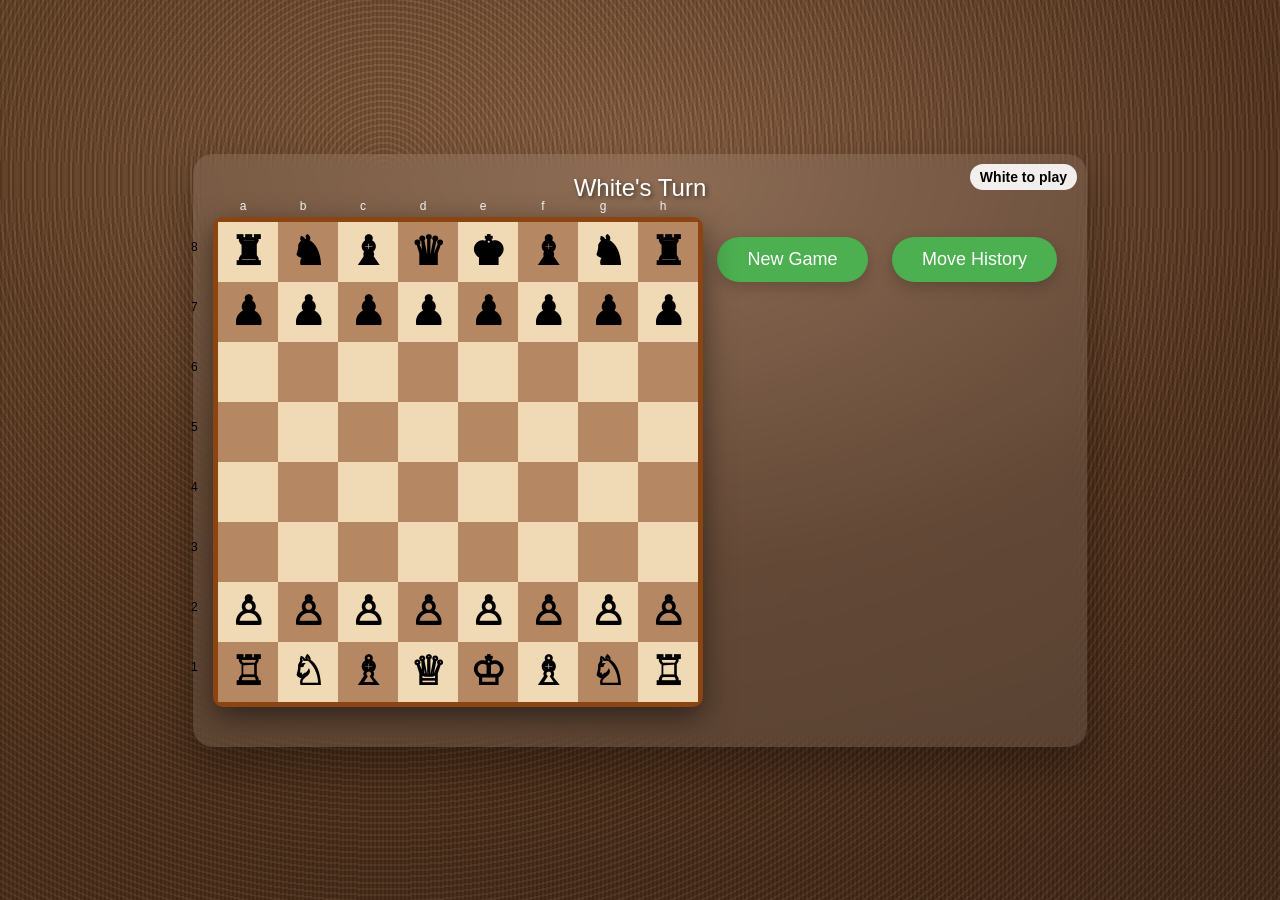
==== main-game.html @ a7a5f312 "Add files via upload" ====
<!DOCTYPE html>
<html lang="en">
<head>
  <meta charset="UTF-8">
  <meta name="viewport" content="width=device-width, initial-scale=1.0">
  <title>Chess Game</title>
  <link rel="stylesheet" href="styles.css">
</head>
<body>
  <div id="game-container">
    <div id="status">White's Turn</div>
    <div id="turn-indicator" class="turn-indicator">White to play</div>
    <div id="board-wrap" style="position: relative; display: inline-block;">
      <div id="chessboard"></div>

      <!-- Overlay file labels (top of the board) -->
      <div id="file-labels" style="position:absolute; top:-18px; left:0; right:0; display:grid; grid-template-columns: repeat(8, 60px); font-size:12px; color: rgba(255,255,255,0.9);">
        <div>a</div><div>b</div><div>c</div><div>d</div><div>e</div><div>f</div><div>g</div><div>h</div>
      </div>

      <!-- Overlay rank labels (left side of the board) -->
      <div id="rank-labels" style="position:absolute; top:0; left:-22px; bottom:0; display:grid; grid-template-rows: repeat(8, 60px); font-size:12px; color: rgba(255,255,255,255,0.9); align-items:center; justify-items:center;">
        <div>8</div><div>7</div><div>6</div><div>5</div><div>4</div><div>3</div><div>2</div><div>1</div>
      </div>
    </div>

    <button id="reset-btn">New Game</button>



    <button id="history-toggle">Move History</button>
    <div id="move-history" style="display: none;"></div>
  </div>

  <script src="chess.js"></script>
  <script src="main-game.js"></script>
</body>
</html>
---- styles.css ----
* {
  margin: 0;
  padding: 0;
  box-sizing: border-box;
}

body {
  font-family: 'Segoe UI', Tahoma, Geneva, Verdana, sans-serif;
  /* Wood-like textured background */
  background:
    /* vignette */
    radial-gradient(1200px 700px at 50% 20%, rgba(255,255,255,0.10), rgba(0,0,0,0.25) 55%, rgba(0,0,0,0.35) 100%),
    /* wood rings / grain */
    repeating-radial-gradient(circle at 30% 20%, rgba(255,255,255,0.07) 0 2px, rgba(0,0,0,0.08) 2px 6px),
    repeating-linear-gradient(90deg, rgba(0,0,0,0.10) 0 2px, rgba(255,255,255,0.04) 2px 4px),
    /* base */
    linear-gradient(135deg, #8a5a33 0%, #7a4a28 35%, #6a3f22 100%);
  display: flex;
  justify-content: center;
  align-items: center;
  min-height: 100vh;
  padding: 20px;
}

/* Intro overlay */
.intro-overlay {
  position: absolute;
  inset: 0;
  display: flex;
  flex-direction: column;
  justify-content: center;
  align-items: center;
  z-index: 50;
  background: rgba(0, 0, 0, 0.35);
  backdrop-filter: blur(10px);
  border-radius: 20px;
  gap: 10px;
}

#game-container {
  position: relative;
}

.intro-title {
  color: #fff;
  font-size: 56px;
  letter-spacing: 6px;
  text-shadow: 0 10px 30px rgba(0,0,0,0.45);
}

.intro-subtitle {
  color: rgba(255,255,255,0.95);
  font-size: 20px;
  margin-top: -6px;
  margin-bottom: 6px;
  text-shadow: 0 6px 20px rgba(0,0,0,0.45);
}

.intro-chessboard {
  position: relative;
  width: calc(var(--intro-cell, 46px) * 8);
  height: calc(var(--intro-cell, 46px) * 8);
  display: grid;
  grid-template-columns: repeat(8, var(--intro-cell, 46px));
  grid-template-rows: repeat(8, var(--intro-cell, 46px));
  border: 4px solid #8B4513;
  border-radius: 12px;
  overflow: hidden;
  box-shadow: 0 18px 50px rgba(0,0,0,0.5);
  background: #b58863;
}

.intro-square {
  width: var(--intro-cell, 46px);
  height: var(--intro-cell, 46px);
}

.intro-square.light { background: #f0d9b5; }
.intro-square.dark { background: #b58863; }

.intro-piece {
  position: absolute;
  width: var(--intro-cell, 46px);
  height: var(--intro-cell, 46px);
  display: flex;
  align-items: center;
  justify-content: center;
  font-size: 36px;
  font-weight: bold;
  color: #fff;
  text-shadow: 0 6px 18px rgba(0,0,0,0.55);
  font-family: 'Chess Meridian', serif;

  animation: piece-fall 900ms cubic-bezier(0.2, 0.9, 0.15, 1) forwards;
}

@keyframes piece-fall {
  to {
    transform: translateY(0);
    filter: drop-shadow(0 8px 18px rgba(0,0,0,0.45));
  }
}

.intro-overlay.intro-finished {
  opacity: 0;
  pointer-events: none;
  transition: opacity 350ms ease;
}

/* End intro overlay */

/* Modes page */

.modes-container {
  width: min(900px, 100%);
}

.modes-title {
  color: #fff;
  font-size: 54px;
  letter-spacing: 6px;
  margin-top: 8px;
  text-shadow: 0 10px 30px rgba(0,0,0,0.45);
}

.modes-subtitle {
  color: rgba(255,255,255,0.95);
  margin-top: 6px;
  margin-bottom: 18px;
  font-size: 18px;
}

.modes-grid {
  display: grid;
  grid-template-columns: 1fr 1fr;
  gap: 18px;
  margin: 20px 0;
}

.mode-card {
  border: 2px solid rgba(255,255,255,0.2);
  background: rgba(255,255,255,0.08);
  color: #fff;
  border-radius: 18px;
  padding: 22px;
  cursor: pointer;
  transition: transform 0.2s ease, background 0.2s ease, border-color 0.2s ease;
  text-align: left;
}

.mode-card:hover {
  transform: translateY(-3px);
  background: rgba(255,255,255,0.12);
  border-color: rgba(255,255,255,0.35);
}

.mode-card-title {
  font-weight: 800;
  font-size: 20px;
}

.mode-card-desc {
  margin-top: 6px;
  font-size: 14px;
  opacity: 0.95;
}

.panel {
  margin-top: 12px;
  background: rgba(0,0,0,0.25);
  border: 1px solid rgba(255,255,255,0.15);
  border-radius: 16px;
  padding: 18px;
}

.panel-header {
  color: #fff;
  font-weight: 800;
  font-size: 18px;
  margin-bottom: 10px;
}

.panel-subtext {
  color: rgba(255,255,255,0.92);
  margin-bottom: 10px;
  font-size: 14px;
}

.panel-section {
  margin-bottom: 16px;
}

.level-grid, .match-grid {
  display: grid;
  grid-template-columns: 1fr 1fr 1fr;
  gap: 12px;
}

.match-grid {
  grid-template-columns: 1fr 1fr;
}

.level-btn, .match-btn {
  border: 1px solid rgba(255,255,255,0.18);
  background: rgba(255,255,255,0.08);
  color: #fff;
  border-radius: 14px;
  padding: 14px 10px;
  cursor: pointer;
  transition: transform 0.15s ease, background 0.15s ease, border-color 0.15s ease;
}

.level-btn:hover, .match-btn:hover {
  transform: translateY(-2px);
  background: rgba(255,255,255,0.12);
}

.level-btn.is-active, .match-btn.is-active {
  border-color: #4CAF50;
  box-shadow: 0 0 0 2px rgba(76,175,80,0.25);
}

.primary-btn {
  background: #4CAF50 !important;
  color: #fff !important;
  border: none !important;
  padding: 12px 30px !important;
  font-size: 16px !important;
  border-radius: 25px !important;
  cursor: pointer !important;
  box-shadow: 0 5px 15px rgba(0,0,0,0.2) !important;
}

.primary-btn:disabled {
  opacity: 0.6;
  cursor: not-allowed;
  transform: none !important;
}

.ghost-btn {
  background: transparent !important;
  color: rgba(255,255,255,0.95) !important;
  border: 1px solid rgba(255,255,255,0.35) !important;
  box-shadow: none !important;
}

.panel-actions {
  display: flex;
  justify-content: center;
  margin-top: 10px;
}

.panel-message {
  margin-top: 10px;
  color: rgba(255,255,255,0.95);
  min-height: 22px;
  font-size: 14px;
}

.panel-footer {
  margin-top: 14px;
  display: flex;
  justify-content: center;
}

#game-container {
  position: relative;
  text-align: center;
  background: rgba(255,255,255,0.1);
  border-radius: 20px;
  padding: 20px;
  box-shadow: 0 20px 40px rgba(0,0,0,0.3);
  backdrop-filter: blur(10px);
}

#chessboard {

  display: grid;
  grid-template-columns: repeat(8, 60px);
  grid-template-rows: repeat(8, 60px);
  border: 5px solid #8B4513;
  border-radius: 10px;
  box-shadow: 0 10px 30px rgba(0,0,0,0.5);
  margin: 0 auto 20px;
  background: #b58863;
}

.square {
  width: 60px;
  height: 60px;
  display: flex;
  justify-content: center;
  align-items: center;
  font-size: 40px;
  font-weight: bold;
  cursor: pointer;
  user-select: none;
  transition: all 0.2s ease;
  position: relative;
}

.square.light {
  background: #f0d9b5;
}

.square.dark {
  background: #b58863;
}

.square:hover {
  transform: scale(1.05);
  box-shadow: inset 0 0 20px rgba(255,255,0,0.5);
  z-index: 2;
}

.square.selected {
  background: rgba(0,255,0,0.3) !important;
  box-shadow: inset 0 0 20px rgba(0,255,0,0.5);
}

.square.valid-move {
  background: rgba(0,255,0,0.4) !important;
  box-shadow: inset 0 0 20px rgba(0,255,0,0.6);
}

.square.capture {
  background: rgba(255,0,0,0.4) !important;
  box-shadow: inset 0 0 20px rgba(255,0,0,0.6);
}

.piece {
  transition: transform 0.5s cubic-bezier(0.25, 0.46, 0.45, 0.94);
  font-family: 'Chess Meridian', serif; /* Fallback to system fonts with Unicode chess */
}

.piece.dragging {
  transform: rotate(5deg) !important;
  z-index: 1000;
  animation: shake 0.5s;
}

@keyframes shake {
  0%, 100% { transform: translateX(0); }
  25% { transform: translateX(-2px); }
  75% { transform: translateX(2px); }
}

.move-animation {
  animation: move 0.5s ease-in-out;
}

@keyframes move {
  0% { transform: scale(1) translate(0, 0); }
  50% { transform: scale(1.2) translate(0, -10px); }
  100% { transform: scale(1) translate(0, 0); }
}

#status {
  font-size: 24px;
  color: white;
  margin-bottom: 15px;
  text-shadow: 2px 2px 4px rgba(0,0,0,0.5);
}

button {
  background: #4CAF50;
  color: white;
  border: none;
  padding: 12px 30px;
  font-size: 18px;
  border-radius: 25px;
  cursor: pointer;
  transition: all 0.3s;
  box-shadow: 0 5px 15px rgba(0,0,0,0.2);
  margin: 0 10px;
}

button:hover {
  background: #45a049;
  transform: translateY(-2px);
  box-shadow: 0 8px 25px rgba(0,0,0,0.3);
}

#move-history {
  margin-top: 20px;
  color: white;
  max-height: 200px;
  overflow-y: auto;
  text-align: left;
  background: rgba(0,0,0,0.3);
  padding: 15px;
  border-radius: 10px;
}

.turn-indicator {
  position: absolute;
  top: 10px;
  right: 10px;
  background: rgba(255,255,255,0.9);
  padding: 5px 10px;
  border-radius: 15px;
  font-weight: bold;
  font-size: 14px;
}

/* Responsive */
@media (max-width: 600px) {
  body {
    padding: 12px;
  }

  /* Intro */
  .intro-title {
    font-size: 40px;
    letter-spacing: 4px;
    text-align: center;
  }
  .intro-subtitle {
    font-size: 16px;
  }
  .intro-chessboard {
    --intro-cell: 34px;
  }
  .intro-piece {
    font-size: 28px;
  }

  /* Modes */
  .modes-title {
    font-size: 38px;
    letter-spacing: 4px;
  }
  .modes-subtitle {
    font-size: 16px;
  }
  .modes-grid {
    grid-template-columns: 1fr;
  }

  /* Game */
  #game-container {
    padding: 14px;
  }
  #chessboard {
    display: grid;
    grid-template-columns: repeat(8, 42px);
    grid-template-rows: repeat(8, 42px);
  }
  .square {
    width: 42px;
    height: 42px;
    font-size: 28px;
  }
  #status {
    font-size: 20px;
    margin-bottom: 10px;
  }
  .turn-indicator {
    top: 8px;
    right: 8px;
    font-size: 12px;
    padding: 4px 8px;
  }

  /* Buttons should fit comfortably */
  button {
    margin: 6px 6px;
    padding: 12px 18px;
    font-size: 16px;
  }
  .primary-btn {
    padding: 12px 20px !important;
  }

  /* History should not overflow */
  #move-history {
    max-height: 160px;
    padding: 12px;
    font-size: 14px;
  }

  /* Grid layout for panels */
  .level-grid {
    grid-template-columns: 1fr;
  }
  .match-grid {
    grid-template-columns: 1fr;
  }
}

@media (min-width: 601px) and (max-width: 900px) {
  /* Tablet */
  #chessboard {
    grid-template-columns: repeat(8, 52px);
    grid-template-rows: repeat(8, 52px);
  }
  .square {
    width: 52px;
    height: 52px;
    font-size: 34px;
  }
  .modes-title {
    font-size: 46px;
  }
}
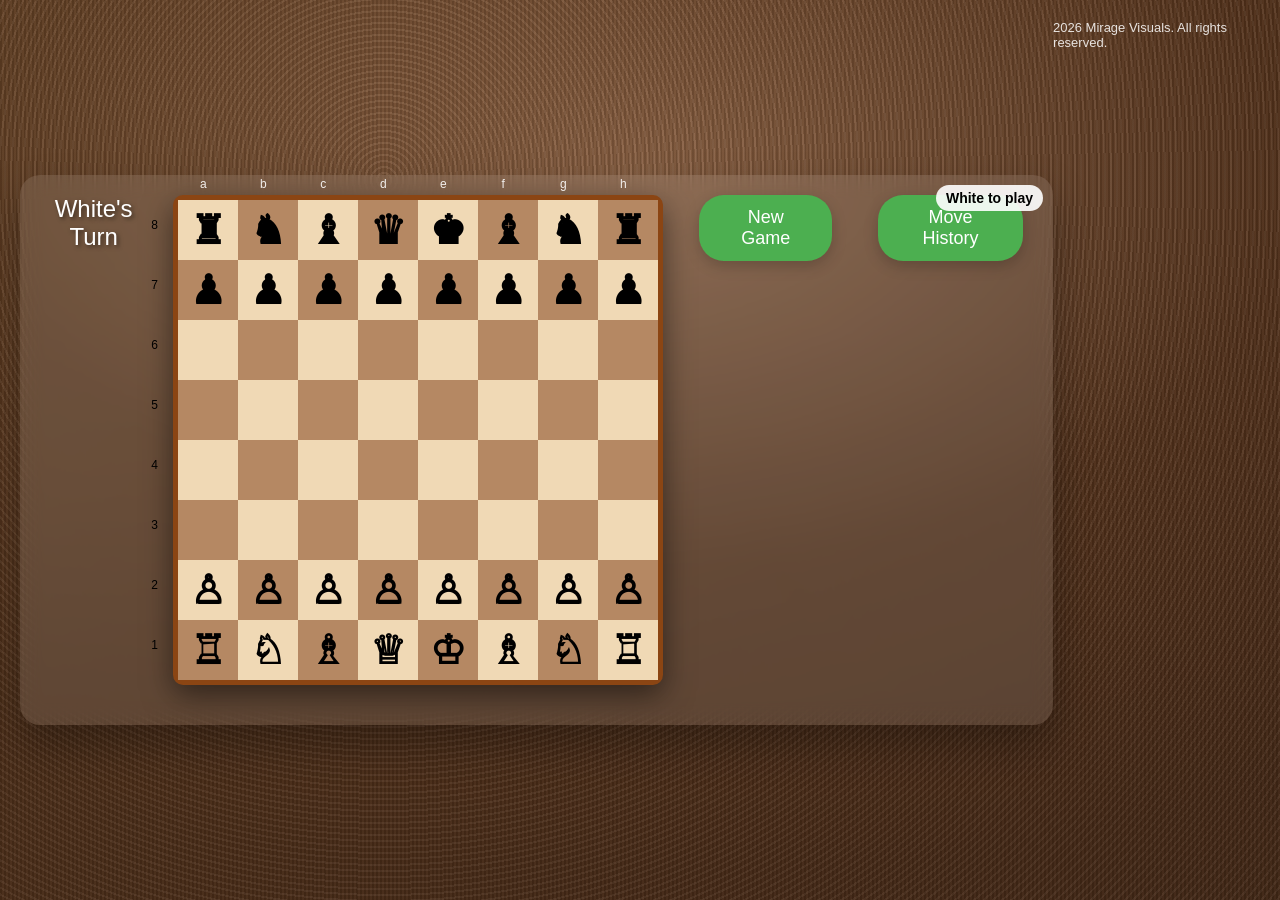
==== commit df511c6e: "AI addition and extra app modifications" ====
--- a/main-game.html
+++ b/main-game.html
@@ -33,8 +33,19 @@
   </div>
 
   <script src="chess.js"></script>
+  <script src="ai.js"></script>
   <script src="main-game.js"></script>
+
+
+
+
+  <footer class="app-footer">2026 Mirage Visuals. All rights reserved.</footer>
+
+
 </body>
 </html>
 
 
+
+
+
--- a/styles.css
+++ b/styles.css
@@ -263,6 +263,55 @@
   justify-content: center;
 }
 
+.app-footer {
+  /* Default: place below main content */
+  width: 100%;
+  text-align: center;
+  color: rgba(255,255,255,0.85);
+  font-size: 13px;
+  margin-top: 18px;
+}
+
+/* Put footer on the side (right of the board) for desktop */
+@media (min-width: 901px) {
+  /* pages that have only a #game-container stack can’t be reflowed; for main-game/tutor we
+     want the footer to look like a side label, so we attach to #game-container layout only. */
+  #game-container {
+    display: flex;
+    flex-direction: row;
+    align-items: flex-start;
+    justify-content: center;
+    gap: 26px;
+  }
+
+  #move-history {
+    order: 2;
+  }
+
+  .app-footer {
+    order: 3;
+    /* “side” placement */
+    margin-top: 0;
+    width: 220px;
+    text-align: left;
+    align-self: flex-start;
+  }
+}
+
+@media (max-width: 900px) {
+  /* Everything below on smaller screens */
+  #game-container {
+    display: block;
+  }
+  .app-footer {
+    width: 100%;
+    text-align: center;
+    margin-top: 18px;
+    align-self: auto;
+  }
+}
+
+
 #game-container {
   position: relative;
   text-align: center;
@@ -325,7 +374,7 @@
 
 .square.capture {
   background: rgba(255,0,0,0.4) !important;
-  box-shadow: inset 0 0 20px rgba(255,0,0,0.6);
+  box-shadow: inset 0 0 20px rgba(0,255,0,0.6);
 }
 
 .piece {
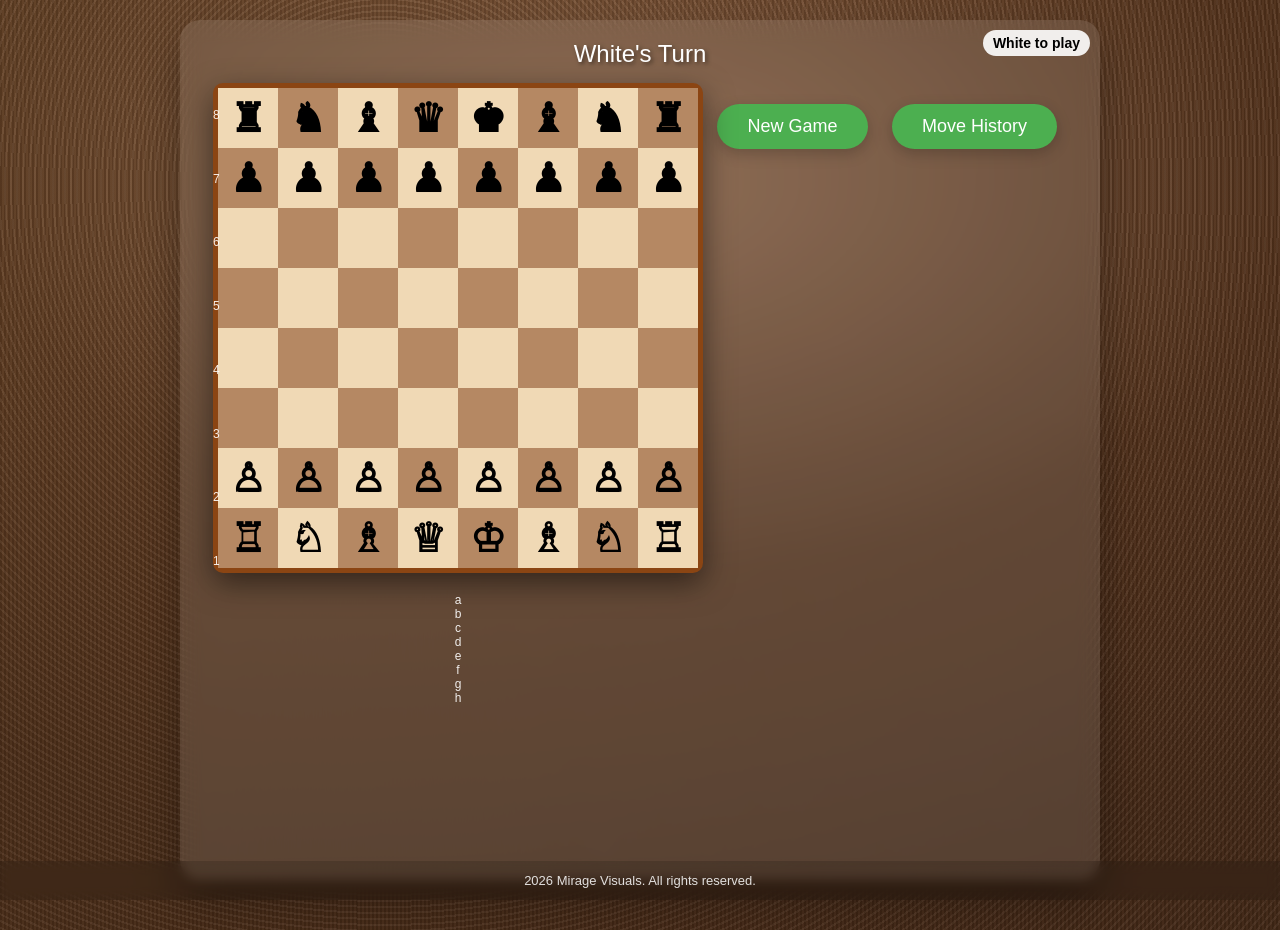
==== commit b775497f: "Add files via upload" ====
--- a/main-game.html
+++ b/main-game.html
@@ -14,12 +14,15 @@
       <div id="chessboard"></div>
 
       <!-- Overlay file labels (top of the board) -->
-      <div id="file-labels" style="position:absolute; top:-18px; left:0; right:0; display:grid; grid-template-columns: repeat(8, 60px); font-size:12px; color: rgba(255,255,255,0.9);">
+      <div id="file-labels" style="position:absolute; top:calc(-1 * var(--cell-size) * 0.15); left:0; right:0; height:var(--cell-size); display:grid; grid-template-columns: repeat(8, var(--cell-size)); grid-auto-rows: 1fr; align-items:center; justify-items:center; font-size:12px; color: rgba(255,255,255,0.9);">
+
         <div>a</div><div>b</div><div>c</div><div>d</div><div>e</div><div>f</div><div>g</div><div>h</div>
       </div>
 
+
       <!-- Overlay rank labels (left side of the board) -->
-      <div id="rank-labels" style="position:absolute; top:0; left:-22px; bottom:0; display:grid; grid-template-rows: repeat(8, 60px); font-size:12px; color: rgba(255,255,255,255,0.9); align-items:center; justify-items:center;">
+      <div id="rank-labels" style="position:absolute; top:0; left:calc(-1 * var(--cell-size) * 0.4); bottom:0; display:grid; grid-template-rows: repeat(8, var(--cell-size)); font-size:12px; color: rgba(255,255,255,0.9); align-items:center; justify-items:center;">
+
         <div>8</div><div>7</div><div>6</div><div>5</div><div>4</div><div>3</div><div>2</div><div>1</div>
       </div>
     </div>
--- a/styles.css
+++ b/styles.css
@@ -15,14 +15,43 @@
     repeating-linear-gradient(90deg, rgba(0,0,0,0.10) 0 2px, rgba(255,255,255,0.04) 2px 4px),
     /* base */
     linear-gradient(135deg, #8a5a33 0%, #7a4a28 35%, #6a3f22 100%);
+
+  display: flex;
+  flex-direction: column;
+  align-items: center;
+
+  min-height: 100vh;
+  padding: 20px;
+}
+
+/* Ensure a fixed footer never overlaps page content */
+body {
+  padding-bottom: 50px;
+}
+
+
+/* Intro overlay */
+#intro-wrap {
+  width: 100%;
+  display: flex;
+  justify-content: center;
+}
+
+/* Make the landing intro content sit centered within the viewport */
+#intro-wrap {
+  width: 100%;
+}
+
+#game-container {
+  position: relative;
+  width: min(920px, 100%);
   display: flex;
   justify-content: center;
   align-items: center;
-  min-height: 100vh;
-  padding: 20px;
-}
-
-/* Intro overlay */
+  min-height: calc(100vh - 40px);
+}
+
+
 .intro-overlay {
   position: absolute;
   inset: 0;
@@ -37,9 +66,44 @@
   gap: 10px;
 }
 
-#game-container {
-  position: relative;
-}
+.intro-badge {
+  display: inline-flex;
+  align-items: center;
+  gap: 10px;
+  padding: 8px 14px;
+  border-radius: 999px;
+  background: rgba(255,255,255,0.10);
+  border: 1px solid rgba(255,255,255,0.22);
+  color: rgba(255,255,255,0.95);
+  font-weight: 700;
+  letter-spacing: 0.3px;
+}
+
+.intro-badge-dot {
+  width: 10px;
+  height: 10px;
+  border-radius: 50%;
+  background: #f5edd2;
+  box-shadow: 0 0 0 4px rgba(245, 237, 210, 0.18);
+}
+
+.intro-cta-glow {
+  display: inline-block;
+  padding: 6px 14px;
+  border-radius: 12px;
+  background: rgba(0,0,0,0.18);
+  border: 1px solid rgba(255,255,255,0.18);
+  box-shadow: 0 0 20px rgba(244, 222, 158, 0.25);
+}
+
+.intro-bottom-hint {
+  margin-top: 6px;
+  font-size: 13px;
+  color: rgba(255,255,255,0.9);
+  text-align: center;
+}
+
+
 
 .intro-title {
   color: #fff;
@@ -264,24 +328,30 @@
 }
 
 .app-footer {
-  /* Default: place below main content */
+  /* Fixed footer at bottom of viewport (independent of game container resizing) */
+  position: fixed;
+  left: 0;
+  right: 0;
+  bottom: 0;
+
   width: 100%;
   text-align: center;
   color: rgba(255,255,255,0.85);
   font-size: 13px;
-  margin-top: 18px;
-}
+  margin-top: 0;
+
+  padding: 12px 0;
+  background: rgba(0, 0, 0, 0.15);
+  backdrop-filter: blur(6px);
+  z-index: 9999;
+}
+
 
 /* Put footer on the side (right of the board) for desktop */
 @media (min-width: 901px) {
-  /* pages that have only a #game-container stack can’t be reflowed; for main-game/tutor we
-     want the footer to look like a side label, so we attach to #game-container layout only. */
   #game-container {
-    display: flex;
-    flex-direction: row;
-    align-items: flex-start;
-    justify-content: center;
-    gap: 26px;
+    /* Keep desktop layout from forcing side-style alignment */
+    display: block;
   }
 
   #move-history {
@@ -289,27 +359,30 @@
   }
 
   .app-footer {
-    order: 3;
-    /* “side” placement */
+    /* Keep fixed footer behavior on desktop */
+    order: initial;
     margin-top: 0;
-    width: 220px;
-    text-align: left;
-    align-self: flex-start;
-  }
-}
+    width: 100%;
+    text-align: center;
+    align-self: auto;
+  }
+}
+
 
 @media (max-width: 900px) {
   /* Everything below on smaller screens */
   #game-container {
     display: block;
   }
+
   .app-footer {
+    /* keep fixed footer at viewport bottom */
+    margin-top: 0;
     width: 100%;
     text-align: center;
-    margin-top: 18px;
-    align-self: auto;
-  }
-}
+  }
+}
+
 
 
 #game-container {
@@ -323,10 +396,11 @@
 }
 
 #chessboard {
-
+  --cell-size: 60px;
   display: grid;
-  grid-template-columns: repeat(8, 60px);
-  grid-template-rows: repeat(8, 60px);
+  grid-template-columns: repeat(8, var(--cell-size));
+  grid-template-rows: repeat(8, var(--cell-size));
+
   border: 5px solid #8B4513;
   border-radius: 10px;
   box-shadow: 0 10px 30px rgba(0,0,0,0.5);
@@ -460,19 +534,35 @@
 
   /* Intro */
   .intro-title {
-    font-size: 40px;
+    font-size: 44px;
     letter-spacing: 4px;
     text-align: center;
   }
   .intro-subtitle {
-    font-size: 16px;
-  }
+    font-size: 17px;
+  }
+
+  .intro-badge {
+    padding: 7px 12px;
+    font-size: 13px;
+  }
+
+  .intro-cta-glow {
+    padding: 6px 14px;
+    font-size: 14px;
+  }
+
+  .intro-bottom-hint {
+    font-size: 13px;
+  }
+
   .intro-chessboard {
-    --intro-cell: 34px;
+    --intro-cell: 38px;
   }
   .intro-piece {
-    font-size: 28px;
-  }
+    font-size: 30px;
+  }
+
 
   /* Modes */
   .modes-title {
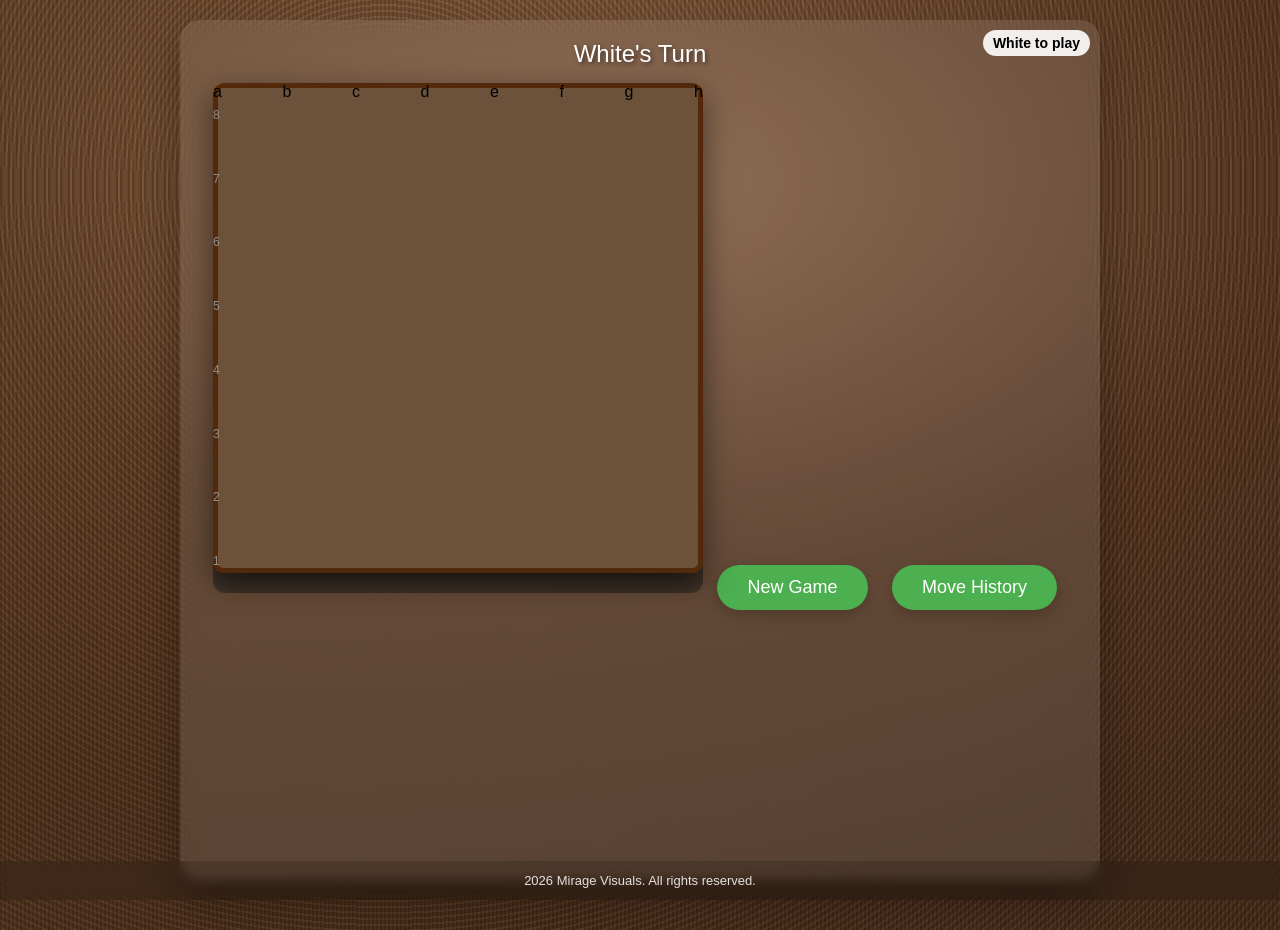
==== commit 661a7e0e: "Add files via upload" ====
--- a/main-game.html
+++ b/main-game.html
@@ -11,21 +11,31 @@
     <div id="status">White's Turn</div>
     <div id="turn-indicator" class="turn-indicator">White to play</div>
     <div id="board-wrap" style="position: relative; display: inline-block;">
+      <div id="file-labels" style="position:absolute; top:0; left:0; right:0; display:flex; align-items:center; justify-content:space-between; height:calc(var(--cell-size) * 1); padding:0 0px; pointer-events:none; transform: translateY(calc(-1 * var(--cell-size) * 0.10));">
+        <div style="width:calc(var(--cell-size) * 1); text-align:center;">a</div>
+        <div style="width:calc(var(--cell-size) * 1); text-align:center;">b</div>
+        <div style="width:calc(var(--cell-size) * 1); text-align:center;">c</div>
+        <div style="width:calc(var(--cell-size) * 1); text-align:center;">d</div>
+        <div style="width:calc(var(--cell-size) * 1); text-align:center;">e</div>
+        <div style="width:calc(var(--cell-size) * 1); text-align:center;">f</div>
+        <div style="width:calc(var(--cell-size) * 1); text-align:center;">g</div>
+        <div style="width:calc(var(--cell-size) * 1); text-align:center;">h</div>
+      </div>
+
       <div id="chessboard"></div>
 
-      <!-- Overlay file labels (top of the board) -->
-      <div id="file-labels" style="position:absolute; top:calc(-1 * var(--cell-size) * 0.15); left:0; right:0; height:var(--cell-size); display:grid; grid-template-columns: repeat(8, var(--cell-size)); grid-auto-rows: 1fr; align-items:center; justify-items:center; font-size:12px; color: rgba(255,255,255,0.9);">
-
-        <div>a</div><div>b</div><div>c</div><div>d</div><div>e</div><div>f</div><div>g</div><div>h</div>
+      <!-- Board-wide announcement overlay (check / checkmate / stalemate) -->
+      <div id="game-announcement" class="game-announcement" aria-live="polite" aria-atomic="true" hidden>
+        <div id="game-announcement-text" class="game-announcement-text"></div>
       </div>
 
-
-      <!-- Overlay rank labels (left side of the board) -->
-      <div id="rank-labels" style="position:absolute; top:0; left:calc(-1 * var(--cell-size) * 0.4); bottom:0; display:grid; grid-template-rows: repeat(8, var(--cell-size)); font-size:12px; color: rgba(255,255,255,0.9); align-items:center; justify-items:center;">
-
+      <!-- Overlay rank labels (left of squares, shifted outward and vertically centered) -->
+      <div id="rank-labels" style="position:absolute; top:0; left:calc(-1 * var(--cell-size) * 0.18); bottom:0; display:grid; grid-template-rows: repeat(8, var(--cell-size)); font-size:12px; color: rgba(255,255,255,0.9); align-items:center; justify-items:center; pointer-events:none;">
         <div>8</div><div>7</div><div>6</div><div>5</div><div>4</div><div>3</div><div>2</div><div>1</div>
       </div>
+
     </div>
+
 
     <button id="reset-btn">New Game</button>
 
--- a/styles.css
+++ b/styles.css
@@ -485,6 +485,63 @@
   text-shadow: 2px 2px 4px rgba(0,0,0,0.5);
 }
 
+/* Board-wide game announcements (check/checkmate/stalemate) */
+.game-announcement {
+  position: absolute;
+  inset: 0;
+  display: flex;
+  align-items: center;
+  justify-content: center;
+  z-index: 2000;
+  background: rgba(0, 0, 0, 0.40);
+  backdrop-filter: blur(0px);
+  border-radius: 12px;
+
+
+  padding: 16px;
+  text-align: center;
+}
+
+.game-announcement-text {
+  font-size: 44px;
+  font-weight: 900;
+  letter-spacing: 2px;
+  color: white;
+  text-shadow: 0 12px 30px rgba(0,0,0,0.6);
+  line-height: 1.1;
+}
+
+.game-announcement.is-check {
+  background: rgba(0, 0, 0, 0.35);
+}
+
+.game-announcement.is-check .game-announcement-text {
+  color: #ffd54f;
+}
+
+.game-announcement.is-checkmate {
+  background: rgba(0, 0, 0, 0.45);
+}
+
+.game-announcement.is-checkmate .game-announcement-text {
+  color: #ff5252;
+}
+
+.game-announcement.is-stalemate {
+  background: rgba(0, 0, 0, 0.40);
+}
+
+.game-announcement.is-stalemate .game-announcement-text {
+  color: #9e9e9e;
+}
+
+@media (max-width: 600px) {
+  .game-announcement-text {
+    font-size: 32px;
+  }
+}
+
+
 button {
   background: #4CAF50;
   color: white;
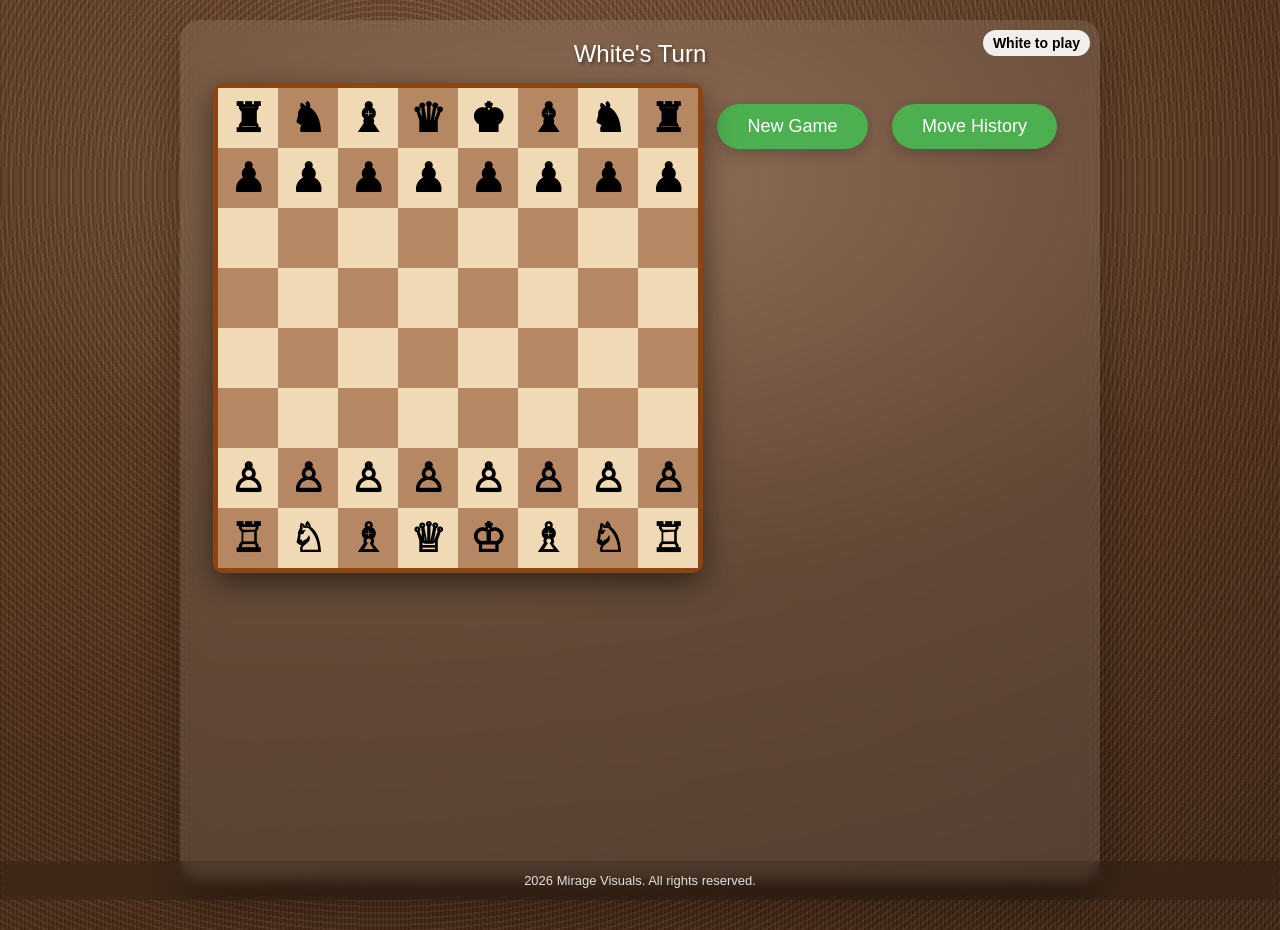
==== commit 7009ec2e: "Add files via upload" ====
--- a/main-game.html
+++ b/main-game.html
@@ -11,30 +11,21 @@
     <div id="status">White's Turn</div>
     <div id="turn-indicator" class="turn-indicator">White to play</div>
     <div id="board-wrap" style="position: relative; display: inline-block;">
-      <div id="file-labels" style="position:absolute; top:0; left:0; right:0; display:flex; align-items:center; justify-content:space-between; height:calc(var(--cell-size) * 1); padding:0 0px; pointer-events:none; transform: translateY(calc(-1 * var(--cell-size) * 0.10));">
-        <div style="width:calc(var(--cell-size) * 1); text-align:center;">a</div>
-        <div style="width:calc(var(--cell-size) * 1); text-align:center;">b</div>
-        <div style="width:calc(var(--cell-size) * 1); text-align:center;">c</div>
-        <div style="width:calc(var(--cell-size) * 1); text-align:center;">d</div>
-        <div style="width:calc(var(--cell-size) * 1); text-align:center;">e</div>
-        <div style="width:calc(var(--cell-size) * 1); text-align:center;">f</div>
-        <div style="width:calc(var(--cell-size) * 1); text-align:center;">g</div>
-        <div style="width:calc(var(--cell-size) * 1); text-align:center;">h</div>
-      </div>
+
 
       <div id="chessboard"></div>
+
+
+
 
       <!-- Board-wide announcement overlay (check / checkmate / stalemate) -->
       <div id="game-announcement" class="game-announcement" aria-live="polite" aria-atomic="true" hidden>
         <div id="game-announcement-text" class="game-announcement-text"></div>
       </div>
 
-      <!-- Overlay rank labels (left of squares, shifted outward and vertically centered) -->
-      <div id="rank-labels" style="position:absolute; top:0; left:calc(-1 * var(--cell-size) * 0.18); bottom:0; display:grid; grid-template-rows: repeat(8, var(--cell-size)); font-size:12px; color: rgba(255,255,255,0.9); align-items:center; justify-items:center; pointer-events:none;">
-        <div>8</div><div>7</div><div>6</div><div>5</div><div>4</div><div>3</div><div>2</div><div>1</div>
-      </div>
 
     </div>
+
 
 
     <button id="reset-btn">New Game</button>
--- a/styles.css
+++ b/styles.css
@@ -451,8 +451,28 @@
   box-shadow: inset 0 0 20px rgba(0,255,0,0.6);
 }
 
+.coord {
+  position: absolute;
+  top: 4px;
+  left: 6px;
+  font-size: 12px;
+  font-weight: 800;
+  color: rgba(0,0,0,0.6);
+  text-shadow: 0 1px 0 rgba(255,255,255,0.35);
+  pointer-events: none;
+  z-index: 5;
+}
+
+#chessboard .coord {
+  /* On dark squares, flip to light text */
+}
+
+.square.light .coord { color: rgba(0,0,0,0.55); }
+.square.dark .coord { color: rgba(255,255,255,0.75); }
+
 .piece {
   transition: transform 0.5s cubic-bezier(0.25, 0.46, 0.45, 0.94);
+
   font-family: 'Chess Meridian', serif; /* Fallback to system fonts with Unicode chess */
 }
 
@@ -490,16 +510,19 @@
   position: absolute;
   inset: 0;
   display: flex;
+  pointer-events: none;
   align-items: center;
   justify-content: center;
   z-index: 2000;
   background: rgba(0, 0, 0, 0.40);
   backdrop-filter: blur(0px);
   border-radius: 12px;
-
-
   padding: 16px;
-  text-align: center;
+
+}
+/* Ensure [hidden] truly hides overlay and cannot look like a blank board */
+#game-announcement[hidden] {
+  display: none !important;
 }
 
 .game-announcement-text {
@@ -561,6 +584,8 @@
   box-shadow: 0 8px 25px rgba(0,0,0,0.3);
 }
 
+
+
 #move-history {
   margin-top: 20px;
   color: white;
@@ -584,6 +609,8 @@
 }
 
 /* Responsive */
+
+
 @media (max-width: 600px) {
   body {
     padding: 12px;
